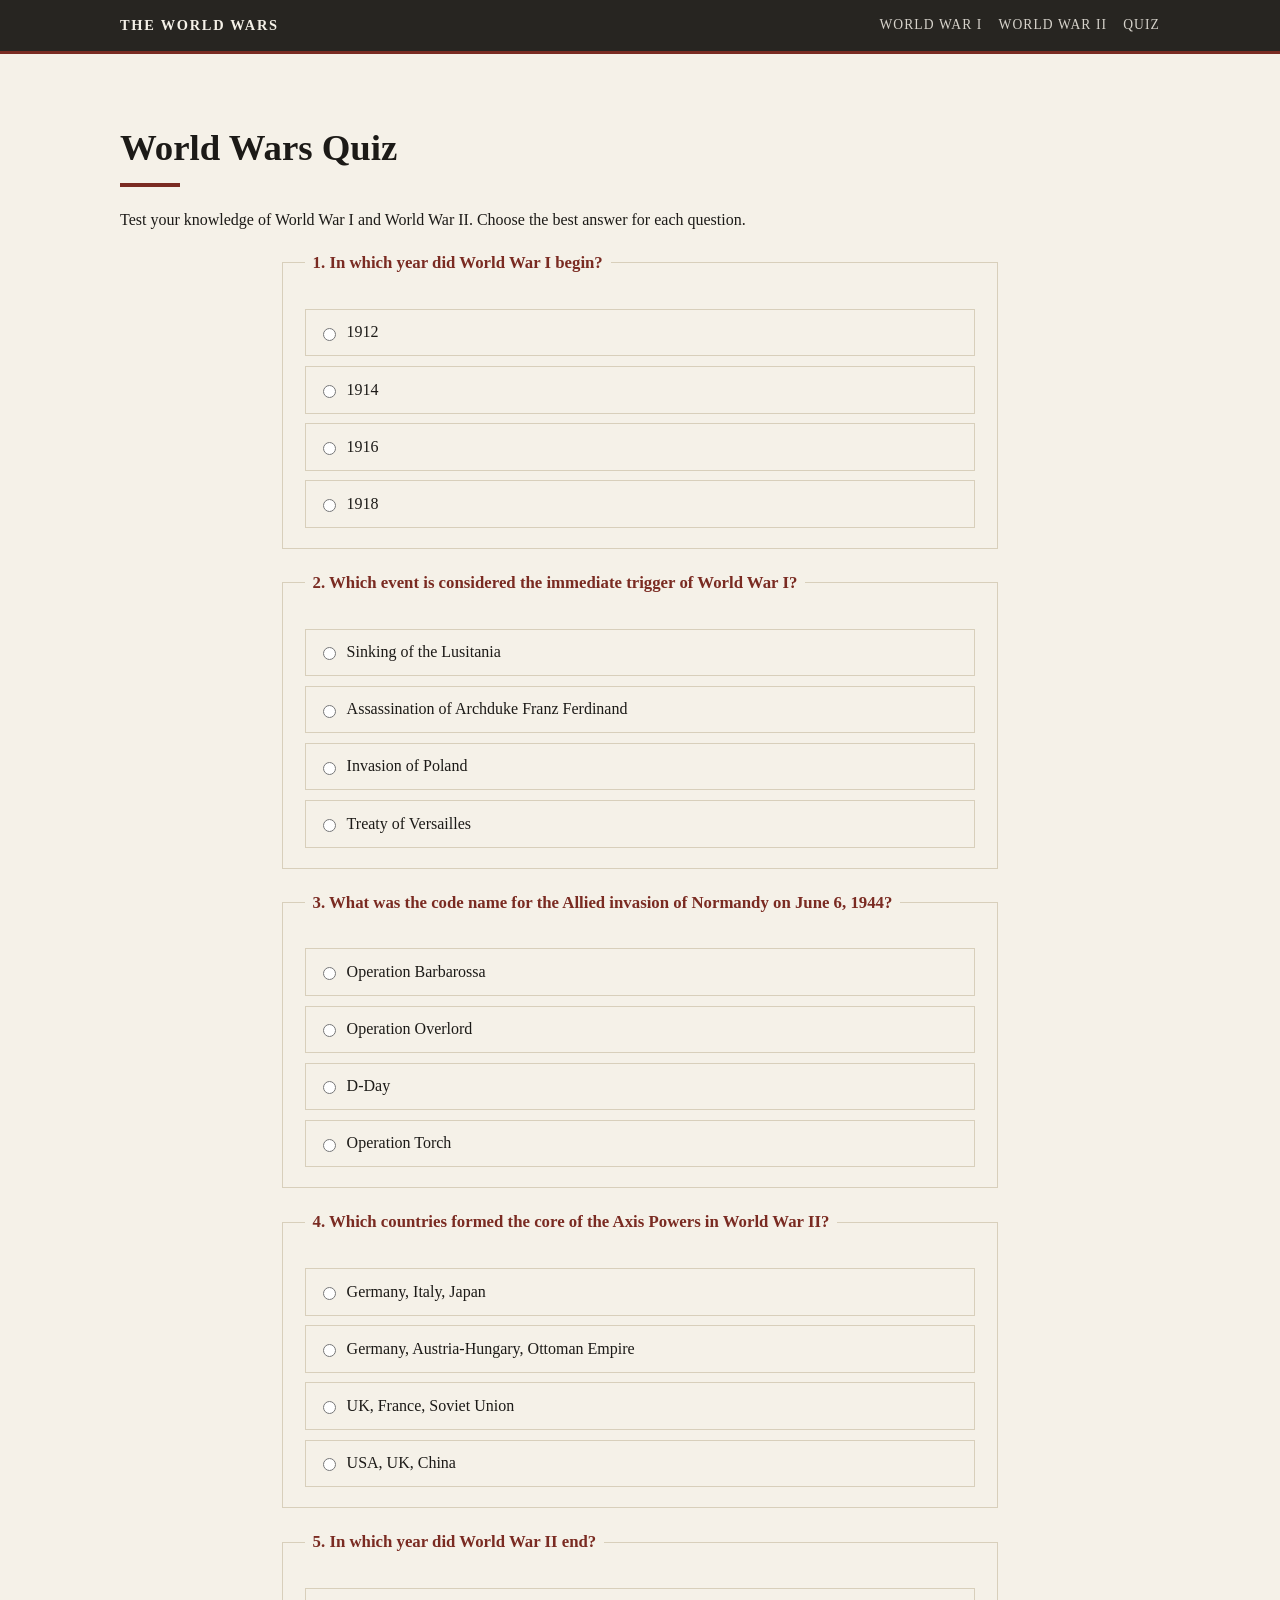
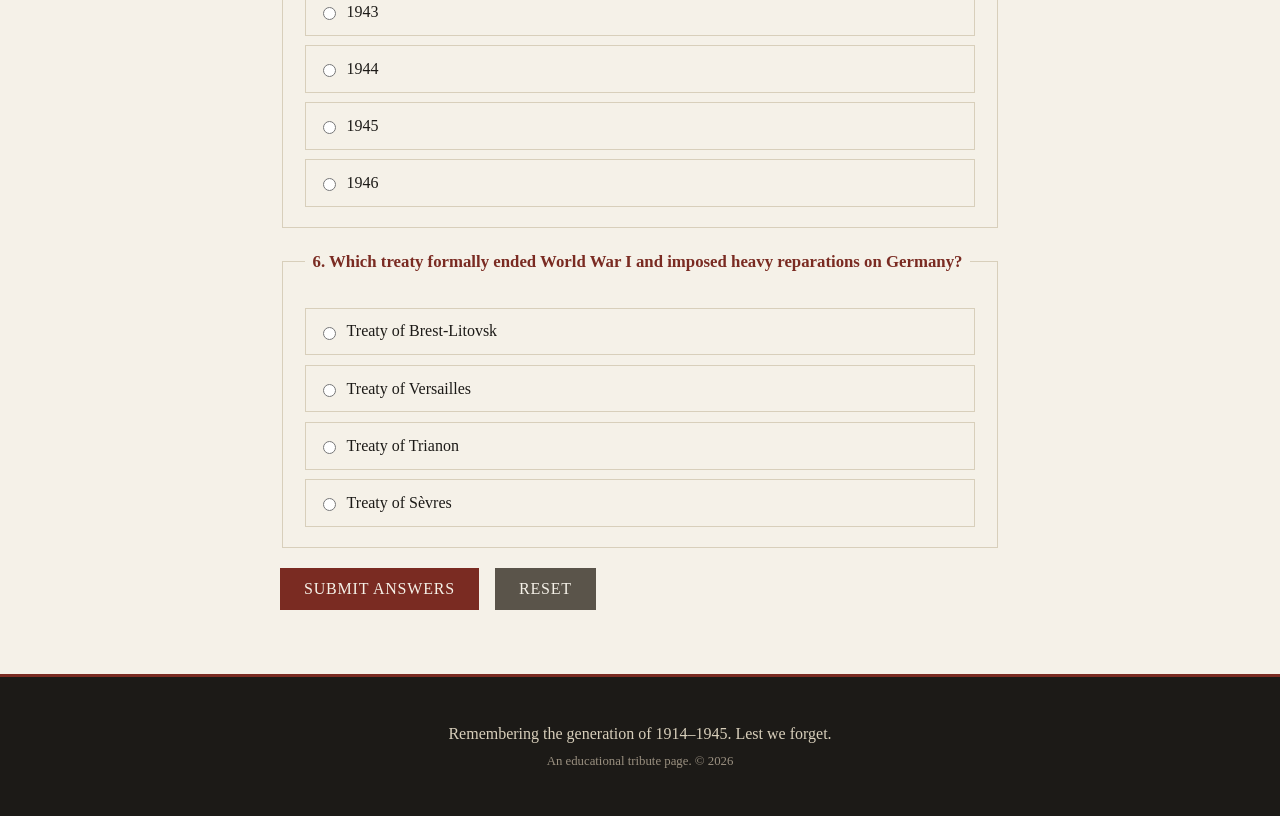
==== quiz.html @ 495dfb1d "feat(sync): Synchronized 5 file(s) across 1 prompt turn(s)" ====
<!DOCTYPE html>
<html lang="en">
<head>
  <meta charset="UTF-8" />
  <meta name="viewport" content="width=device-width, initial-scale=1.0" />
  <title>World Wars Quiz</title>
  <link rel="stylesheet" href="./styles.css" />
</head>
<body>
  <header class="site-header">
    <div class="container header-inner">
      <a class="brand" href="./index.html">The World Wars</a>
      <nav class="site-nav" aria-label="Main navigation">
        <a href="./index.html">World War I</a>
        <a href="./ww2.html">World War II</a>
        <a href="./quiz.html">Quiz</a>
      </nav>
    </div>
  </header>

  <main id="top">
    <section class="section">
      <div class="container">
        <h2>World Wars Quiz</h2>
        <p>Test your knowledge of World War I and World War II. Choose the best answer for each question.</p>

        <form id="quiz-form" class="quiz-form">
          <fieldset class="question" data-answer="1914">
            <legend>1. In which year did World War I begin?</legend>
            <div class="options">
              <label><input type="radio" name="q1" value="1912" /> 1912</label>
              <label><input type="radio" name="q1" value="1914" /> 1914</label>
              <label><input type="radio" name="q1" value="1916" /> 1916</label>
              <label><input type="radio" name="q1" value="1918" /> 1918</label>
            </div>
          </fieldset>

          <fieldset class="question" data-answer="Assassination of Archduke Franz Ferdinand">
            <legend>2. Which event is considered the immediate trigger of World War I?</legend>
            <div class="options">
              <label><input type="radio" name="q2" value="Sinking of the Lusitania" /> Sinking of the Lusitania</label>
              <label><input type="radio" name="q2" value="Assassination of Archduke Franz Ferdinand" /> Assassination of Archduke Franz Ferdinand</label>
              <label><input type="radio" name="q2" value="Invasion of Poland" /> Invasion of Poland</label>
              <label><input type="radio" name="q2" value="Treaty of Versailles" /> Treaty of Versailles</label>
            </div>
          </fieldset>

          <fieldset class="question" data-answer="D-Day">
            <legend>3. What was the code name for the Allied invasion of Normandy on June 6, 1944?</legend>
            <div class="options">
              <label><input type="radio" name="q3" value="Operation Barbarossa" /> Operation Barbarossa</label>
              <label><input type="radio" name="q3" value="Operation Overlord" /> Operation Overlord</label>
              <label><input type="radio" name="q3" value="D-Day" /> D-Day</label>
              <label><input type="radio" name="q3" value="Operation Torch" /> Operation Torch</label>
            </div>
          </fieldset>

          <fieldset class="question" data-answer="Germany, Italy, Japan">
            <legend>4. Which countries formed the core of the Axis Powers in World War II?</legend>
            <div class="options">
              <label><input type="radio" name="q4" value="Germany, Italy, Japan" /> Germany, Italy, Japan</label>
              <label><input type="radio" name="q4" value="Germany, Austria-Hungary, Ottoman Empire" /> Germany, Austria-Hungary, Ottoman Empire</label>
              <label><input type="radio" name="q4" value="UK, France, Soviet Union" /> UK, France, Soviet Union</label>
              <label><input type="radio" name="q4" value="USA, UK, China" /> USA, UK, China</label>
            </div>
          </fieldset>

          <fieldset class="question" data-answer="1945">
            <legend>5. In which year did World War II end?</legend>
            <div class="options">
              <label><input type="radio" name="q5" value="1943" /> 1943</label>
              <label><input type="radio" name="q5" value="1944" /> 1944</label>
              <label><input type="radio" name="q5" value="1945" /> 1945</label>
              <label><input type="radio" name="q5" value="1946" /> 1946</label>
            </div>
          </fieldset>

          <fieldset class="question" data-answer="Treaty of Versailles">
            <legend>6. Which treaty formally ended World War I and imposed heavy reparations on Germany?</legend>
            <div class="options">
              <label><input type="radio" name="q6" value="Treaty of Brest-Litovsk" /> Treaty of Brest-Litovsk</label>
              <label><input type="radio" name="q6" value="Treaty of Versailles" /> Treaty of Versailles</label>
              <label><input type="radio" name="q6" value="Treaty of Trianon" /> Treaty of Trianon</label>
              <label><input type="radio" name="q6" value="Treaty of Sèvres" /> Treaty of Sèvres</label>
            </div>
          </fieldset>

          <div class="quiz-actions">
            <button type="submit" class="btn">Submit Answers</button>
            <button type="reset" class="btn btn-secondary">Reset</button>
          </div>
        </form>

        <div id="result" class="result" hidden></div>
      </div>
    </section>
  </main>

  <footer class="site-footer">
    <div class="container">
      <p>Remembering the generation of 1914&ndash;1945. Lest we forget.</p>
      <p class="small">An educational tribute page. &copy; <span id="year"></span></p>
    </div>
  </footer>

  <script src="./quiz.js"></script>
  <script src="./script.js"></script>
</body>
</html>
---- styles.css ----
:root {
  --ink: #1c1a17;
  --paper: #f5f1e8;
  --paper-alt: #ece5d5;
  --accent: #7a2b22;
  --accent-soft: #a04a3f;
  --muted: #5a544a;
  --line: #d8cfbb;
  --max-width: 1080px;
}

* {
  box-sizing: border-box;
}

html {
  scroll-behavior: smooth;
}

body {
  margin: 0;
  font-family: Georgia, "Times New Roman", serif;
  color: var(--ink);
  background: var(--paper);
  line-height: 1.65;
}

.container {
  width: 100%;
  max-width: var(--max-width);
  margin: 0 auto;
  padding: 0 1.25rem;
}

/* Header */
.site-header {
  position: sticky;
  top: 0;
  z-index: 10;
  background: rgba(28, 26, 23, 0.95);
  color: var(--paper);
  border-bottom: 3px solid var(--accent);
}

.header-inner {
  display: flex;
  align-items: center;
  justify-content: space-between;
  gap: 1rem;
  padding-top: 0.85rem;
  padding-bottom: 0.85rem;
  flex-wrap: wrap;
}

.brand {
  font-weight: bold;
  letter-spacing: 0.12em;
  text-transform: uppercase;
  font-size: 0.9rem;
  color: var(--paper);
  text-decoration: none;
}

.site-nav {
  display: flex;
  gap: 1rem;
  flex-wrap: wrap;
}

.site-nav a {
  color: var(--paper);
  text-decoration: none;
  font-size: 0.85rem;
  letter-spacing: 0.08em;
  text-transform: uppercase;
  opacity: 0.85;
}

.site-nav a:hover {
  opacity: 1;
  color: #f0c9a0;
}

/* Hero */
.hero {
  background:
    linear-gradient(rgba(28, 26, 23, 0.78), rgba(28, 26, 23, 0.86)),
    radial-gradient(circle at 25% 20%, #5a544a, #1c1a17 70%);
  color: var(--paper);
  padding: 5rem 0 4rem;
  border-bottom: 3px solid var(--accent);
}

.kicker {
  text-transform: uppercase;
  letter-spacing: 0.3em;
  font-size: 0.75rem;
  color: #d8b48c;
  margin: 0 0 0.75rem;
}

.hero h1 {
  font-size: clamp(2.5rem, 6vw, 4.25rem);
  margin: 0 0 1rem;
  letter-spacing: 0.02em;
  line-height: 1.05;
}

.lede {
  font-size: 1.15rem;
  max-width: 62ch;
  color: #e6ddcd;
  margin: 0 0 2.25rem;
}

.hero-stats {
  display: grid;
  grid-template-columns: repeat(auto-fit, minmax(150px, 1fr));
  gap: 1rem;
  border-top: 1px solid rgba(245, 241, 232, 0.25);
  padding-top: 1.5rem;
}

.stat {
  display: flex;
  flex-direction: column;
}

.stat-number {
  font-size: 1.6rem;
  font-weight: bold;
  color: #f0c9a0;
}

.stat-label {
  font-size: 0.8rem;
  text-transform: uppercase;
  letter-spacing: 0.12em;
  color: #cbbfae;
}

/* Sections */
.section {
  padding: 4rem 0;
}

.section-alt {
  background: var(--paper-alt);
  border-top: 1px solid var(--line);
  border-bottom: 1px solid var(--line);
}

h2 {
  font-size: clamp(1.6rem, 3.5vw, 2.3rem);
  margin: 0 0 1.25rem;
  position: relative;
  padding-bottom: 0.5rem;
}

h2::after {
  content: "";
  position: absolute;
  left: 0;
  bottom: 0;
  width: 60px;
  height: 4px;
  background: var(--accent);
}

/* Cards */
.cards {
  display: grid;
  grid-template-columns: repeat(auto-fit, minmax(240px, 1fr));
  gap: 1.25rem;
  margin-top: 2rem;
}

.card {
  background: var(--paper);
  border: 1px solid var(--line);
  border-left: 4px solid var(--accent);
  padding: 1.25rem 1.35rem;
  box-shadow: 0 2px 0 rgba(28, 26, 23, 0.06);
}

.card h3 {
  margin: 0 0 0.5rem;
  font-size: 1.1rem;
  letter-spacing: 0.02em;
}

.card p {
  margin: 0;
  color: var(--muted);
  font-size: 0.95rem;
}

/* Timeline */
.timeline {
  list-style: none;
  margin: 2rem 0 0;
  padding: 0;
  border-left: 3px solid var(--accent);
}

.timeline li {
  position: relative;
  padding: 0 0 1.75rem 1.75rem;
}

.timeline li::before {
  content: "";
  position: absolute;
  left: -10px;
  top: 0.4rem;
  width: 15px;
  height: 15px;
  border-radius: 50%;
  background: var(--accent);
  border: 3px solid var(--paper-alt);
}

.timeline .year {
  display: block;
  font-weight: bold;
  font-size: 1.15rem;
  color: var(--accent);
  letter-spacing: 0.06em;
}

.timeline p {
  margin: 0.25rem 0 0;
}

/* Features */
.features {
  margin: 1.5rem 0 0;
  padding: 0;
  list-style: none;
  display: grid;
  gap: 0.75rem;
}

.features li {
  padding: 0.85rem 1rem;
  background: var(--paper);
  border: 1px solid var(--line);
}

/* Quote */
blockquote {
  margin: 2.5rem 0 0;
  padding: 1.25rem 1.5rem;
  border-left: 5px solid var(--accent);
  background: var(--paper-alt);
  font-style: italic;
  font-size: 1.05rem;
}

blockquote cite {
  display: block;
  margin-top: 0.75rem;
  font-style: normal;
  font-size: 0.85rem;
  color: var(--muted);
}

/* Footer */
.site-footer {
  background: var(--ink);
  color: #d8cfbb;
  padding: 2.5rem 0;
  text-align: center;
  border-top: 3px solid var(--accent);
}

.site-footer p {
  margin: 0.25rem 0;
}

.site-footer .small {
  font-size: 0.8rem;
  color: #9a9080;
}

/* Quiz */
.quiz-form {
  max-width: 720px;
  margin: 0 auto;
}

.question {
  border: 1px solid var(--line);
  background: var(--paper);
  padding: 1.25rem 1.35rem;
  margin-bottom: 1.25rem;
}

.question legend {
  font-weight: bold;
  font-size: 1.05rem;
  padding: 0 0.5rem;
  color: var(--accent);
}

.options {
  display: grid;
  gap: 0.6rem;
  margin-top: 0.75rem;
}

.options label {
  display: flex;
  align-items: center;
  gap: 0.5rem;
  padding: 0.6rem 0.75rem;
  border: 1px solid var(--line);
  cursor: pointer;
  transition: background 0.15s ease;
}

.options label:hover {
  background: var(--paper-alt);
}

.options input[type="radio"] {
  accent-color: var(--accent);
}

.quiz-actions {
  display: flex;
  gap: 1rem;
  align-items: center;
  flex-wrap: wrap;
}

.btn {
  display: inline-block;
  background: var(--accent);
  color: var(--paper);
  border: none;
  padding: 0.75rem 1.5rem;
  font-size: 1rem;
  font-family: inherit;
  letter-spacing: 0.05em;
  text-transform: uppercase;
  cursor: pointer;
  text-decoration: none;
}

.btn:hover {
  background: var(--accent-soft);
}

.btn-secondary {
  background: var(--muted);
}

.result {
  margin-top: 1.5rem;
  padding: 1.25rem 1.35rem;
  border-left: 5px solid var(--accent);
  background: var(--paper-alt);
  font-size: 1.05rem;
}

.result .score {
  font-weight: bold;
  font-size: 1.3rem;
  color: var(--accent);
}

/* Responsive tweaks */
@media (max-width: 640px) {
  .hero {
    padding: 3rem 0 2.5rem;
  }

  .header-inner {
    justify-content: center;
    text-align: center;
  }

  .site-nav {
    justify-content: center;
  }
}
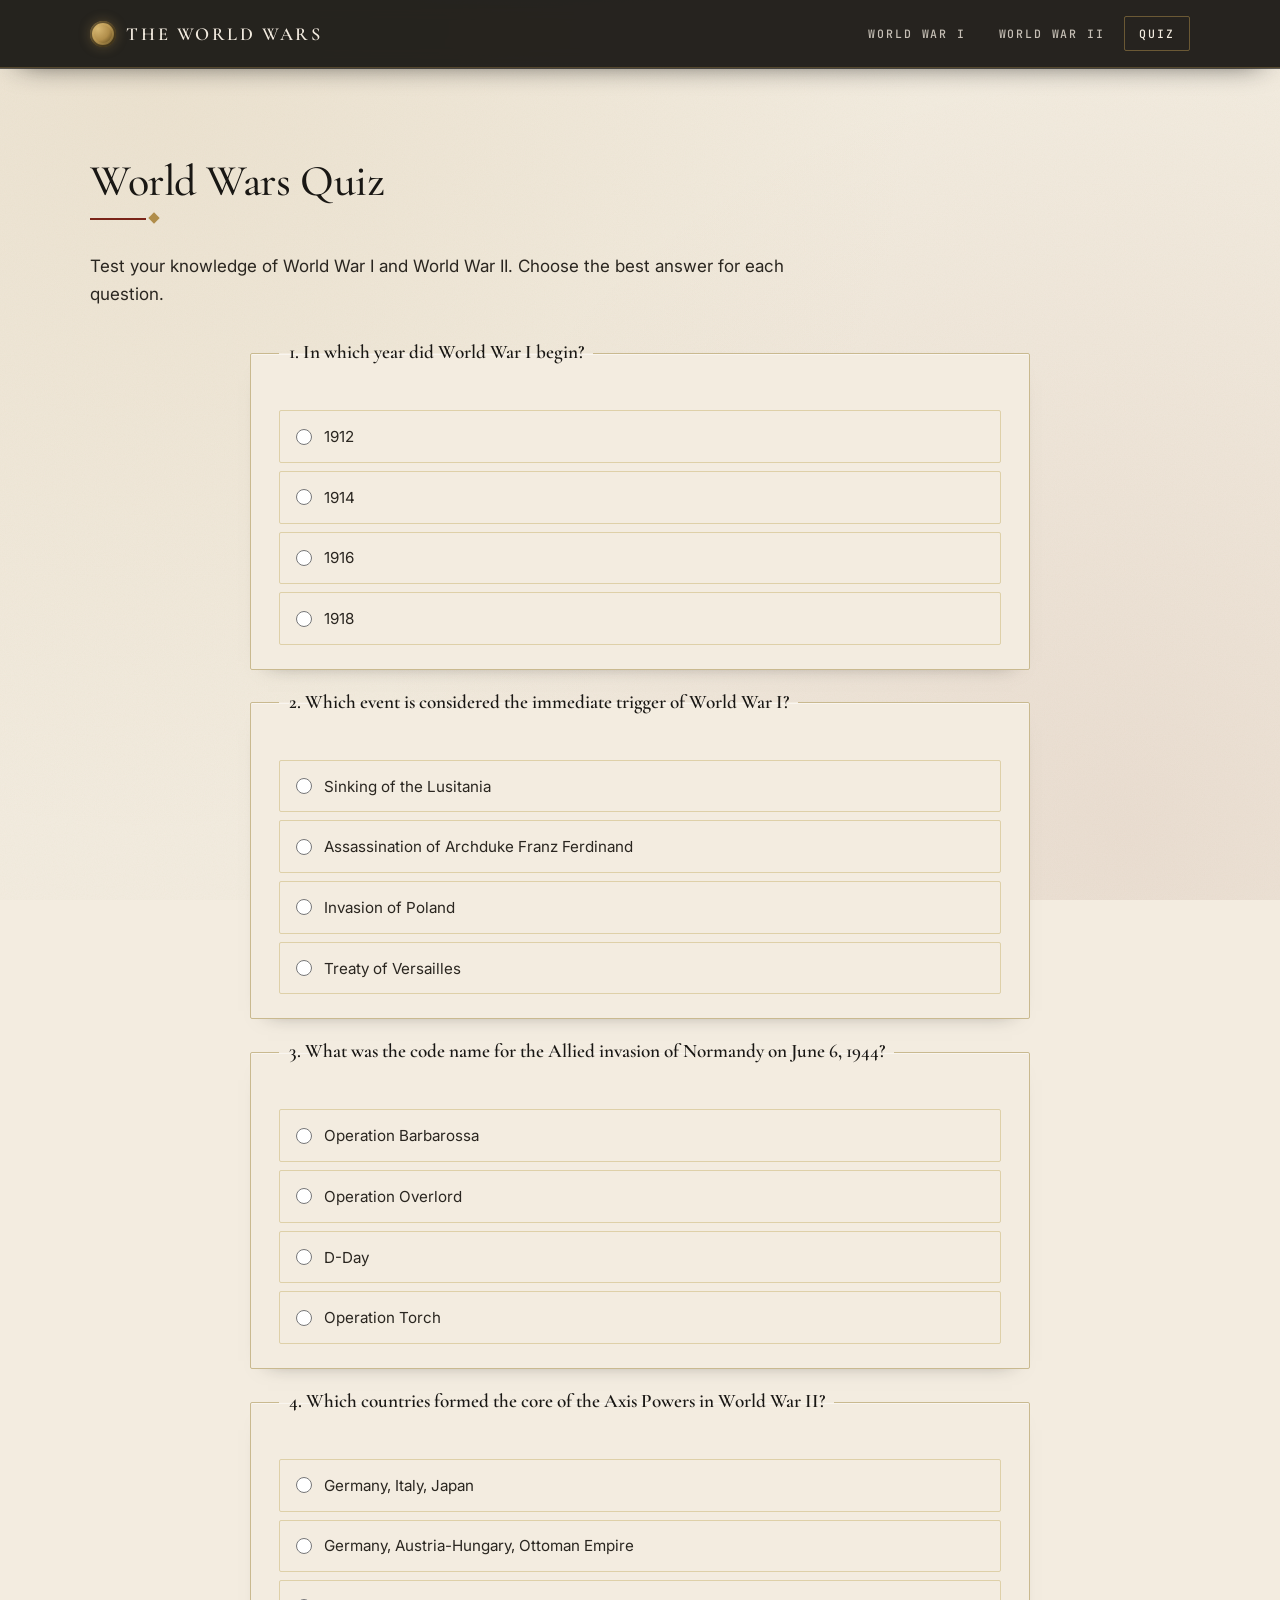
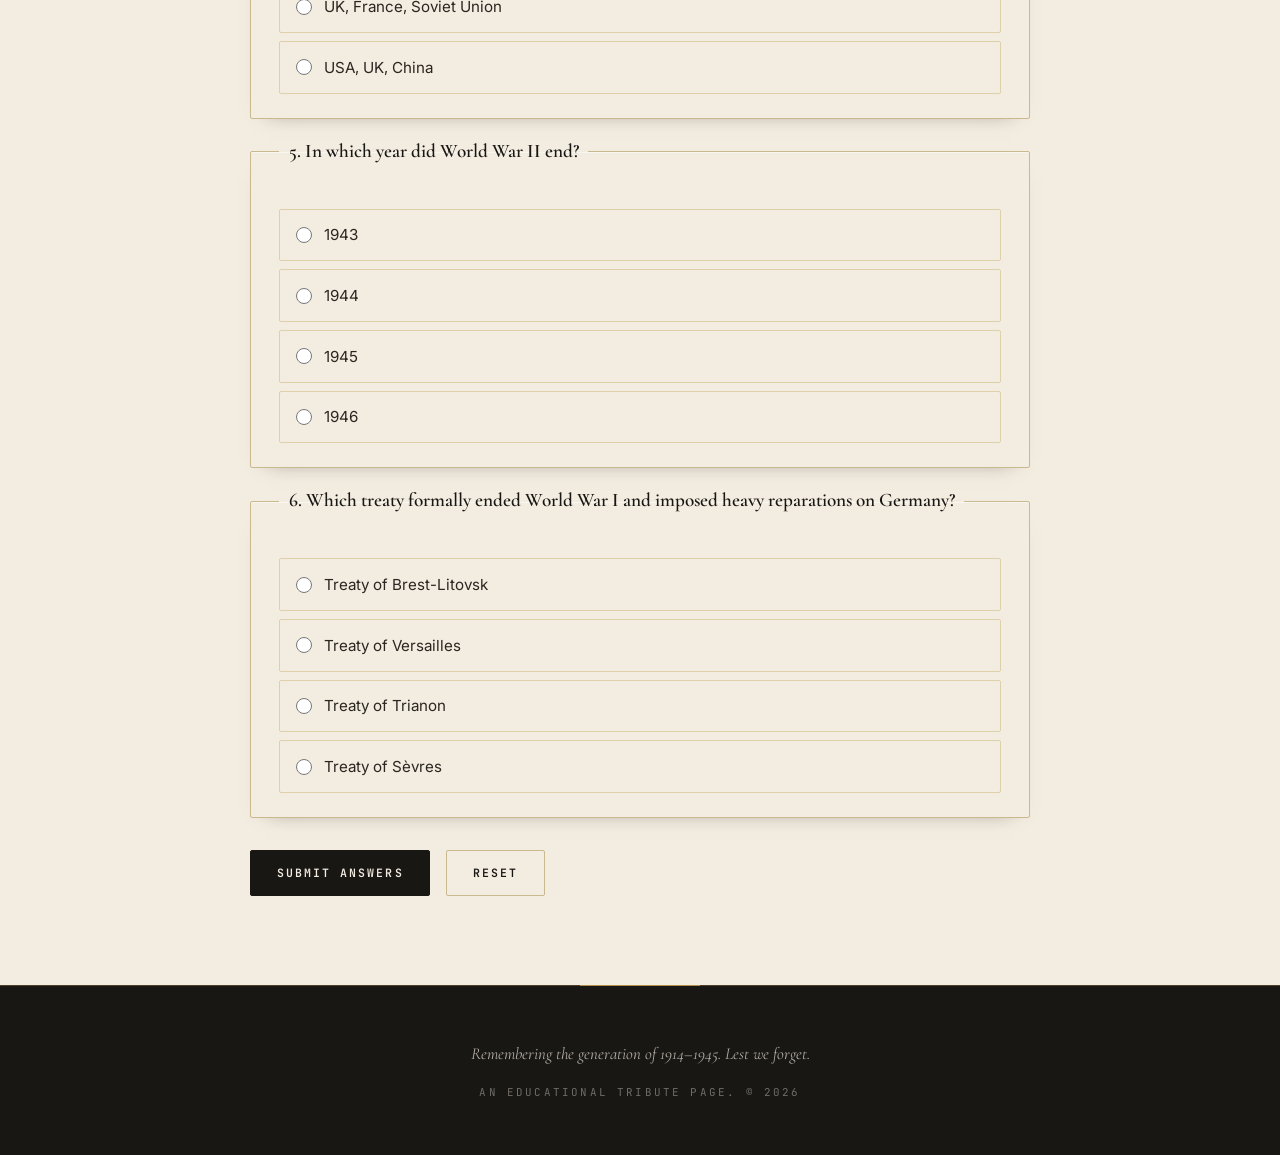
==== commit 5e50fa17: "feat(sync): Synchronized 4 file(s) across 1 prompt turn(s)" ====
--- a/quiz.html
+++ b/quiz.html
@@ -4,6 +4,9 @@
   <meta charset="UTF-8" />
   <meta name="viewport" content="width=device-width, initial-scale=1.0" />
   <title>World Wars Quiz</title>
+  <link rel="preconnect" href="https://fonts.googleapis.com" />
+  <link rel="preconnect" href="https://fonts.gstatic.com" crossorigin />
+  <link href="https://fonts.googleapis.com/css2?family=Cormorant+Garamond:ital,wght@0,400;0,500;0,600;0,700;1,400&family=Inter:wght@300;400;500;600;700&family=JetBrains+Mono:wght@400;500&display=swap" rel="stylesheet" />
   <link rel="stylesheet" href="./styles.css" />
 </head>
 <body>
--- a/styles.css
+++ b/styles.css
@@ -1,330 +1,628 @@
+/* =========================================================
+   The World Wars — Editorial Archive
+   A design system for a museum-grade historical site.
+   ========================================================= */
+
 :root {
-  --ink: #1c1a17;
-  --paper: #f5f1e8;
-  --paper-alt: #ece5d5;
-  --accent: #7a2b22;
-  --accent-soft: #a04a3f;
-  --muted: #5a544a;
-  --line: #d8cfbb;
-  --max-width: 1080px;
-}
-
-* {
-  box-sizing: border-box;
-}
+  /* Palette — aged paper, ink, brass, oxide red */
+  --ink:        #191714;
+  --ink-soft:   #2a2620;
+  --paper:      #f3ece0;
+  --paper-warm: #ece2ce;
+  --paper-dim:  #e2d6bd;
+  --brass:      #b08d4a;
+  --brass-hi:   #d8b872;
+  --oxide:      #7a2418;
+  --oxide-hi:   #a03a26;
+  --olive:      #4b5236;
+  --olive-deep: #2a2e1d;
+  --muted:      #6d6355;
+  --line:       #c9b98f;
+  --line-soft:  #ded0a8;
+
+  /* Type */
+  --font-display: "Cormorant Garamond", "Times New Roman", serif;
+  --font-body:    "Inter", -apple-system, BlinkMacSystemFont, "Segoe UI", sans-serif;
+  --font-mono:    "JetBrains Mono", "Courier New", monospace;
+
+  /* Layout */
+  --max-width: 1180px;
+  --gutter: clamp(1.25rem, 4vw, 2.5rem);
+  --radius: 2px;
+
+  /* Motion */
+  --ease: cubic-bezier(0.22, 1, 0.36, 1);
+}
+
+*,
+*::before,
+*::after { box-sizing: border-box; }
 
 html {
   scroll-behavior: smooth;
+  -webkit-text-size-adjust: 100%;
 }
 
 body {
   margin: 0;
-  font-family: Georgia, "Times New Roman", serif;
-  color: var(--ink);
-  background: var(--paper);
+  font-family: var(--font-body);
+  font-size: 16px;
+  font-weight: 400;
+  color: var(--ink);
+  background-color: var(--paper);
+  background-image:
+    radial-gradient(circle at 12% 8%, rgba(176, 141, 74, 0.10), transparent 55%),
+    radial-gradient(circle at 88% 92%, rgba(122, 36, 24, 0.07), transparent 55%),
+    url("data:image/svg+xml,%3Csvg xmlns='http://www.w3.org/2000/svg' width='160' height='160'%3E%3Cfilter id='n'%3E%3CfeTurbulence type='fractalNoise' baseFrequency='0.9' numOctaves='2' stitchTiles='stitch'/%3E%3CfeColorMatrix values='0 0 0 0 0.4 0 0 0 0 0.32 0 0 0 0 0.18 0 0 0 0.06 0'/%3E%3C/filter%3E%3Crect width='100%25' height='100%25' filter='url(%23n)'/%3E%3C/svg%3E");
+  background-attachment: fixed, fixed, fixed;
   line-height: 1.65;
+  -webkit-font-smoothing: antialiased;
+  -moz-osx-font-smoothing: grayscale;
 }
 
 .container {
   width: 100%;
   max-width: var(--max-width);
   margin: 0 auto;
-  padding: 0 1.25rem;
-}
-
-/* Header */
+  padding: 0 var(--gutter);
+}
+
+/* =========================================================
+   Header
+   ========================================================= */
+
 .site-header {
   position: sticky;
   top: 0;
-  z-index: 10;
-  background: rgba(28, 26, 23, 0.95);
+  z-index: 20;
+  background: rgba(25, 23, 20, 0.94);
+  backdrop-filter: saturate(140%) blur(8px);
+  -webkit-backdrop-filter: saturate(140%) blur(8px);
   color: var(--paper);
-  border-bottom: 3px solid var(--accent);
+  border-bottom: 1px solid rgba(176, 141, 74, 0.35);
+  box-shadow: 0 1px 0 rgba(0, 0, 0, 0.6), 0 12px 30px -20px rgba(0, 0, 0, 0.9);
 }
 
 .header-inner {
   display: flex;
   align-items: center;
   justify-content: space-between;
-  gap: 1rem;
-  padding-top: 0.85rem;
-  padding-bottom: 0.85rem;
+  gap: 1.25rem;
+  padding-top: 1rem;
+  padding-bottom: 1rem;
   flex-wrap: wrap;
 }
 
 .brand {
-  font-weight: bold;
-  letter-spacing: 0.12em;
+  display: inline-flex;
+  align-items: center;
+  gap: 0.65rem;
+  font-family: var(--font-display);
+  font-weight: 600;
+  font-size: 1.15rem;
+  letter-spacing: 0.14em;
   text-transform: uppercase;
-  font-size: 0.9rem;
   color: var(--paper);
   text-decoration: none;
 }
 
+.brand::before {
+  content: "";
+  width: 26px;
+  height: 26px;
+  border-radius: 50%;
+  background:
+    radial-gradient(circle at 30% 30%, var(--brass-hi), var(--brass) 45%, #6d5524 70%, #3a2c11 100%);
+  box-shadow:
+    inset 0 0 0 2px rgba(0, 0, 0, 0.5),
+    inset 0 0 0 4px rgba(216, 184, 114, 0.25),
+    0 0 12px rgba(176, 141, 74, 0.35);
+}
+
 .site-nav {
   display: flex;
-  gap: 1rem;
+  gap: 0.35rem;
   flex-wrap: wrap;
+  align-items: center;
 }
 
 .site-nav a {
+  position: relative;
+  color: rgba(243, 236, 224, 0.78);
+  text-decoration: none;
+  font-family: var(--font-mono);
+  font-size: 0.72rem;
+  font-weight: 500;
+  letter-spacing: 0.16em;
+  text-transform: uppercase;
+  padding: 0.5rem 0.85rem;
+  border-radius: var(--radius);
+  transition: color 0.25s var(--ease), background-color 0.25s var(--ease);
+}
+
+.site-nav a:hover {
+  color: var(--brass-hi);
+  background-color: rgba(176, 141, 74, 0.10);
+}
+
+.site-nav a:last-child {
   color: var(--paper);
-  text-decoration: none;
-  font-size: 0.85rem;
-  letter-spacing: 0.08em;
+  border: 1px solid rgba(176, 141, 74, 0.5);
+  padding: 0.45rem 0.9rem;
+}
+
+.site-nav a:last-child:hover {
+  background-color: var(--brass);
+  color: var(--ink);
+  border-color: var(--brass);
+}
+
+/* =========================================================
+   Hero
+   ========================================================= */
+
+.hero {
+  position: relative;
+  isolation: isolate;
+  padding: clamp(4rem, 9vw, 7rem) 0 clamp(3rem, 6vw, 5rem);
+  color: var(--paper);
+  background:
+    radial-gradient(ellipse at 20% 0%, rgba(176, 141, 74, 0.18), transparent 55%),
+    radial-gradient(ellipse at 90% 100%, rgba(122, 36, 24, 0.35), transparent 60%),
+    linear-gradient(180deg, #191714 0%, #211d18 100%);
+  border-bottom: 1px solid rgba(176, 141, 74, 0.35);
+  overflow: hidden;
+}
+
+.hero::before {
+  content: "";
+  position: absolute;
+  inset: 0;
+  background-image:
+    linear-gradient(rgba(243, 236, 224, 0.035) 1px, transparent 1px),
+    linear-gradient(90deg, rgba(243, 236, 224, 0.035) 1px, transparent 1px);
+  background-size: 48px 48px;
+  mask-image: radial-gradient(ellipse at 50% 40%, #000 30%, transparent 80%);
+  -webkit-mask-image: radial-gradient(ellipse at 50% 40%, #000 30%, transparent 80%);
+  pointer-events: none;
+  z-index: 0;
+}
+
+.hero::after {
+  content: "";
+  position: absolute;
+  left: 50%;
+  bottom: -1px;
+  transform: translateX(-50%);
+  width: min(90%, 720px);
+  height: 1px;
+  background: linear-gradient(90deg, transparent, var(--brass), transparent);
+  z-index: 1;
+}
+
+.hero .container {
+  position: relative;
+  z-index: 2;
+}
+
+.kicker {
+  display: inline-block;
+  font-family: var(--font-mono);
+  font-size: 0.72rem;
+  font-weight: 500;
+  letter-spacing: 0.32em;
   text-transform: uppercase;
-  opacity: 0.85;
-}
-
-.site-nav a:hover {
-  opacity: 1;
-  color: #f0c9a0;
-}
-
-/* Hero */
-.hero {
-  background:
-    linear-gradient(rgba(28, 26, 23, 0.78), rgba(28, 26, 23, 0.86)),
-    radial-gradient(circle at 25% 20%, #5a544a, #1c1a17 70%);
+  color: var(--brass-hi);
+  margin: 0 0 1.5rem;
+  padding: 0.4rem 0.9rem;
+  border: 1px solid rgba(176, 141, 74, 0.4);
+  border-radius: 999px;
+  background: rgba(176, 141, 74, 0.06);
+}
+
+.hero h1 {
+  font-family: var(--font-display);
+  font-weight: 500;
+  font-size: clamp(3rem, 8vw, 6rem);
+  line-height: 0.98;
+  letter-spacing: -0.015em;
+  margin: 0 0 1.5rem;
   color: var(--paper);
-  padding: 5rem 0 4rem;
-  border-bottom: 3px solid var(--accent);
-}
-
-.kicker {
-  text-transform: uppercase;
-  letter-spacing: 0.3em;
-  font-size: 0.75rem;
-  color: #d8b48c;
-  margin: 0 0 0.75rem;
-}
-
-.hero h1 {
-  font-size: clamp(2.5rem, 6vw, 4.25rem);
-  margin: 0 0 1rem;
-  letter-spacing: 0.02em;
-  line-height: 1.05;
+  max-width: 15ch;
+}
+
+.hero h1 em,
+.hero h1 i {
+  font-style: italic;
+  color: var(--brass-hi);
 }
 
 .lede {
-  font-size: 1.15rem;
-  max-width: 62ch;
-  color: #e6ddcd;
-  margin: 0 0 2.25rem;
+  font-family: var(--font-display);
+  font-size: clamp(1.1rem, 1.6vw, 1.35rem);
+  font-weight: 400;
+  font-style: italic;
+  line-height: 1.6;
+  max-width: 58ch;
+  color: rgba(243, 236, 224, 0.82);
+  margin: 0 0 3rem;
 }
 
 .hero-stats {
   display: grid;
-  grid-template-columns: repeat(auto-fit, minmax(150px, 1fr));
-  gap: 1rem;
-  border-top: 1px solid rgba(245, 241, 232, 0.25);
-  padding-top: 1.5rem;
+  grid-template-columns: repeat(auto-fit, minmax(180px, 1fr));
+  gap: 0;
+  border-top: 1px solid rgba(176, 141, 74, 0.35);
+  border-bottom: 1px solid rgba(176, 141, 74, 0.35);
+  background: rgba(0, 0, 0, 0.2);
+  border-radius: var(--radius);
+  overflow: hidden;
 }
 
 .stat {
   display: flex;
   flex-direction: column;
-}
+  gap: 0.35rem;
+  padding: 1.5rem 1.5rem 1.35rem;
+  border-right: 1px solid rgba(176, 141, 74, 0.18);
+}
+
+.stat:last-child { border-right: none; }
 
 .stat-number {
-  font-size: 1.6rem;
-  font-weight: bold;
-  color: #f0c9a0;
+  font-family: var(--font-display);
+  font-size: clamp(1.75rem, 3vw, 2.25rem);
+  font-weight: 600;
+  line-height: 1;
+  color: var(--brass-hi);
+  letter-spacing: 0.01em;
 }
 
 .stat-label {
-  font-size: 0.8rem;
+  font-family: var(--font-mono);
+  font-size: 0.68rem;
+  font-weight: 500;
+  letter-spacing: 0.18em;
   text-transform: uppercase;
-  letter-spacing: 0.12em;
-  color: #cbbfae;
-}
-
-/* Sections */
+  color: rgba(243, 236, 224, 0.55);
+}
+
+/* =========================================================
+   Sections
+   ========================================================= */
+
 .section {
-  padding: 4rem 0;
+  padding: clamp(3.5rem, 7vw, 6rem) 0;
+  position: relative;
 }
 
 .section-alt {
-  background: var(--paper-alt);
-  border-top: 1px solid var(--line);
-  border-bottom: 1px solid var(--line);
+  background-color: var(--paper-warm);
+  background-image:
+    linear-gradient(rgba(122, 36, 24, 0.03) 1px, transparent 1px),
+    linear-gradient(90deg, rgba(122, 36, 24, 0.03) 1px, transparent 1px);
+  background-size: 32px 32px;
+  border-top: 1px solid var(--line-soft);
+  border-bottom: 1px solid var(--line-soft);
 }
 
 h2 {
-  font-size: clamp(1.6rem, 3.5vw, 2.3rem);
-  margin: 0 0 1.25rem;
-  position: relative;
-  padding-bottom: 0.5rem;
-}
-
-h2::after {
+  font-family: var(--font-display);
+  font-weight: 500;
+  font-size: clamp(1.9rem, 3.6vw, 2.75rem);
+  line-height: 1.05;
+  letter-spacing: -0.01em;
+  color: var(--ink);
+  margin: 0 0 2rem;
+  padding-bottom: 1rem;
+  position: relative;
+  max-width: 22ch;
+}
+
+h2::before {
   content: "";
   position: absolute;
   left: 0;
   bottom: 0;
-  width: 60px;
-  height: 4px;
-  background: var(--accent);
-}
-
-/* Cards */
+  width: 56px;
+  height: 2px;
+  background: var(--oxide);
+}
+
+h2::after {
+  content: "";
+  position: absolute;
+  left: 60px;
+  bottom: -2px;
+  width: 8px;
+  height: 8px;
+  background: var(--brass);
+  transform: rotate(45deg);
+}
+
+.section p {
+  font-size: 1.0625rem;
+  color: var(--ink-soft);
+  max-width: 68ch;
+}
+
+.section p strong {
+  color: var(--oxide);
+  font-weight: 600;
+}
+
+/* =========================================================
+   Cards
+   ========================================================= */
+
 .cards {
   display: grid;
-  grid-template-columns: repeat(auto-fit, minmax(240px, 1fr));
-  gap: 1.25rem;
-  margin-top: 2rem;
+  grid-template-columns: repeat(auto-fit, minmax(260px, 1fr));
+  gap: 1.5rem;
+  margin-top: 2.5rem;
 }
 
 .card {
+  position: relative;
   background: var(--paper);
   border: 1px solid var(--line);
-  border-left: 4px solid var(--accent);
-  padding: 1.25rem 1.35rem;
-  box-shadow: 0 2px 0 rgba(28, 26, 23, 0.06);
+  border-top: 3px solid var(--olive);
+  padding: 1.75rem 1.6rem 1.6rem;
+  box-shadow:
+    0 1px 0 rgba(255, 255, 255, 0.5) inset,
+    0 12px 24px -20px rgba(25, 23, 20, 0.6);
+  transition: transform 0.35s var(--ease), box-shadow 0.35s var(--ease), border-top-color 0.35s var(--ease);
+}
+
+.card:hover {
+  transform: translateY(-3px);
+  border-top-color: var(--oxide);
+  box-shadow:
+    0 1px 0 rgba(255, 255, 255, 0.5) inset,
+    0 20px 40px -24px rgba(25, 23, 20, 0.7);
 }
 
 .card h3 {
-  margin: 0 0 0.5rem;
-  font-size: 1.1rem;
-  letter-spacing: 0.02em;
+  font-family: var(--font-display);
+  font-weight: 600;
+  font-size: 1.35rem;
+  line-height: 1.2;
+  letter-spacing: -0.005em;
+  color: var(--ink);
+  margin: 0 0 0.75rem;
+}
+
+.card h3::after {
+  content: "";
+  display: block;
+  width: 28px;
+  height: 1px;
+  background: var(--brass);
+  margin-top: 0.75rem;
 }
 
 .card p {
   margin: 0;
   color: var(--muted);
   font-size: 0.95rem;
-}
-
-/* Timeline */
+  line-height: 1.65;
+}
+
+/* =========================================================
+   Timeline
+   ========================================================= */
+
 .timeline {
   list-style: none;
+  margin: 2.5rem 0 0;
+  padding: 0;
+  position: relative;
+  counter-reset: tl;
+}
+
+.timeline::before {
+  content: "";
+  position: absolute;
+  left: 5px;
+  top: 8px;
+  bottom: 8px;
+  width: 1px;
+  background: linear-gradient(180deg, transparent, var(--line), transparent);
+}
+
+.timeline li {
+  position: relative;
+  padding: 0 0 2rem 2rem;
+  counter-increment: tl;
+}
+
+.timeline li::before {
+  content: "";
+  position: absolute;
+  left: 0;
+  top: 0.55rem;
+  width: 11px;
+  height: 11px;
+  background: var(--paper);
+  border: 2px solid var(--oxide);
+  border-radius: 50%;
+  box-shadow: 0 0 0 3px var(--paper), 0 0 0 4px var(--line);
+}
+
+.timeline .year {
+  display: inline-block;
+  font-family: var(--font-mono);
+  font-size: 0.72rem;
+  font-weight: 600;
+  letter-spacing: 0.2em;
+  color: var(--oxide);
+  margin-bottom: 0.35rem;
+  padding: 0.15rem 0.5rem;
+  border: 1px solid var(--line);
+  background: var(--paper-warm);
+}
+
+.timeline p {
+  margin: 0.15rem 0 0;
+  font-size: 1rem;
+  color: var(--ink-soft);
+  max-width: 72ch;
+}
+
+/* =========================================================
+   Features list
+   ========================================================= */
+
+.features {
   margin: 2rem 0 0;
-  padding: 0;
-  border-left: 3px solid var(--accent);
-}
-
-.timeline li {
-  position: relative;
-  padding: 0 0 1.75rem 1.75rem;
-}
-
-.timeline li::before {
-  content: "";
-  position: absolute;
-  left: -10px;
-  top: 0.4rem;
-  width: 15px;
-  height: 15px;
-  border-radius: 50%;
-  background: var(--accent);
-  border: 3px solid var(--paper-alt);
-}
-
-.timeline .year {
-  display: block;
-  font-weight: bold;
-  font-size: 1.15rem;
-  color: var(--accent);
-  letter-spacing: 0.06em;
-}
-
-.timeline p {
-  margin: 0.25rem 0 0;
-}
-
-/* Features */
-.features {
-  margin: 1.5rem 0 0;
   padding: 0;
   list-style: none;
   display: grid;
-  gap: 0.75rem;
+  gap: 0;
+  border-top: 1px solid var(--line);
 }
 
 .features li {
-  padding: 0.85rem 1rem;
-  background: var(--paper);
-  border: 1px solid var(--line);
-}
-
-/* Quote */
+  padding: 1.1rem 0.25rem 1.1rem 3rem;
+  border-bottom: 1px solid var(--line);
+  position: relative;
+  color: var(--ink-soft);
+  font-size: 1rem;
+  counter-increment: feat;
+  transition: background-color 0.25s var(--ease);
+}
+
+.features li:hover {
+  background-color: rgba(176, 141, 74, 0.06);
+}
+
+.features { counter-reset: feat; }
+
+.features li::before {
+  content: counter(feat, decimal-leading-zero);
+  position: absolute;
+  left: 0.25rem;
+  top: 1.1rem;
+  font-family: var(--font-mono);
+  font-size: 0.72rem;
+  font-weight: 600;
+  letter-spacing: 0.14em;
+  color: var(--brass);
+}
+
+.features li strong {
+  color: var(--oxide);
+  font-weight: 600;
+}
+
+/* =========================================================
+   Quote
+   ========================================================= */
+
 blockquote {
-  margin: 2.5rem 0 0;
-  padding: 1.25rem 1.5rem;
-  border-left: 5px solid var(--accent);
-  background: var(--paper-alt);
+  position: relative;
+  margin: 3rem 0 0;
+  padding: 2rem 1.75rem 1.75rem 3.25rem;
+  background: var(--paper-warm);
+  border-left: 3px solid var(--oxide);
+  font-family: var(--font-display);
+  font-size: clamp(1.15rem, 1.8vw, 1.45rem);
   font-style: italic;
-  font-size: 1.05rem;
+  line-height: 1.5;
+  color: var(--ink);
+  max-width: 62ch;
+}
+
+blockquote::before {
+  content: "\201C";
+  position: absolute;
+  left: 0.75rem;
+  top: 0.25rem;
+  font-family: var(--font-display);
+  font-size: 4.5rem;
+  line-height: 1;
+  color: var(--brass);
+  opacity: 0.55;
 }
 
 blockquote cite {
   display: block;
-  margin-top: 0.75rem;
+  margin-top: 1rem;
+  font-family: var(--font-mono);
   font-style: normal;
-  font-size: 0.85rem;
+  font-size: 0.72rem;
+  font-weight: 500;
+  letter-spacing: 0.18em;
+  text-transform: uppercase;
   color: var(--muted);
 }
 
-/* Footer */
-.site-footer {
-  background: var(--ink);
-  color: #d8cfbb;
-  padding: 2.5rem 0;
-  text-align: center;
-  border-top: 3px solid var(--accent);
-}
-
-.site-footer p {
-  margin: 0.25rem 0;
-}
-
-.site-footer .small {
-  font-size: 0.8rem;
-  color: #9a9080;
-}
-
-/* Quiz */
+/* =========================================================
+   Quiz
+   ========================================================= */
+
 .quiz-form {
-  max-width: 720px;
-  margin: 0 auto;
+  max-width: 780px;
+  margin: 2rem auto 0;
 }
 
 .question {
+  position: relative;
   border: 1px solid var(--line);
   background: var(--paper);
-  padding: 1.25rem 1.35rem;
-  margin-bottom: 1.25rem;
+  padding: 1.75rem 1.75rem 1.5rem;
+  margin: 0 0 1.25rem;
+  border-radius: var(--radius);
+  box-shadow:
+    0 1px 0 rgba(255, 255, 255, 0.5) inset,
+    0 10px 20px -18px rgba(25, 23, 20, 0.55);
 }
 
 .question legend {
-  font-weight: bold;
-  font-size: 1.05rem;
-  padding: 0 0.5rem;
-  color: var(--accent);
+  font-family: var(--font-display);
+  font-weight: 600;
+  font-size: 1.2rem;
+  line-height: 1.35;
+  padding: 0 0.6rem;
+  color: var(--ink);
 }
 
 .options {
   display: grid;
-  gap: 0.6rem;
-  margin-top: 0.75rem;
+  gap: 0.5rem;
+  margin-top: 1rem;
 }
 
 .options label {
   display: flex;
   align-items: center;
-  gap: 0.5rem;
-  padding: 0.6rem 0.75rem;
-  border: 1px solid var(--line);
+  gap: 0.75rem;
+  padding: 0.8rem 1rem;
+  border: 1px solid var(--line-soft);
+  border-radius: var(--radius);
   cursor: pointer;
-  transition: background 0.15s ease;
+  font-size: 0.95rem;
+  color: var(--ink-soft);
+  transition: border-color 0.2s var(--ease), background-color 0.2s var(--ease), transform 0.2s var(--ease);
 }
 
 .options label:hover {
-  background: var(--paper-alt);
+  background: var(--paper-warm);
+  border-color: var(--brass);
+}
+
+.options label:has(input:checked) {
+  background: rgba(176, 141, 74, 0.12);
+  border-color: var(--brass);
+  color: var(--ink);
+  font-weight: 500;
 }
 
 .options input[type="radio"] {
-  accent-color: var(--accent);
+  accent-color: var(--oxide);
+  width: 16px;
+  height: 16px;
+  margin: 0;
 }
 
 .quiz-actions {
@@ -332,50 +630,111 @@
   gap: 1rem;
   align-items: center;
   flex-wrap: wrap;
+  margin-top: 2rem;
 }
 
 .btn {
   display: inline-block;
-  background: var(--accent);
+  background: var(--ink);
   color: var(--paper);
-  border: none;
-  padding: 0.75rem 1.5rem;
-  font-size: 1rem;
-  font-family: inherit;
-  letter-spacing: 0.05em;
+  border: 1px solid var(--ink);
+  padding: 0.9rem 1.6rem;
+  font-family: var(--font-mono);
+  font-size: 0.72rem;
+  font-weight: 600;
+  letter-spacing: 0.18em;
   text-transform: uppercase;
   cursor: pointer;
   text-decoration: none;
+  border-radius: var(--radius);
+  transition: background-color 0.25s var(--ease), color 0.25s var(--ease), border-color 0.25s var(--ease), transform 0.15s var(--ease);
 }
 
 .btn:hover {
-  background: var(--accent-soft);
-}
+  background: var(--oxide);
+  border-color: var(--oxide);
+  color: var(--paper);
+}
+
+.btn:active { transform: translateY(1px); }
 
 .btn-secondary {
-  background: var(--muted);
+  background: transparent;
+  color: var(--ink);
+  border-color: var(--line);
+}
+
+.btn-secondary:hover {
+  background: var(--paper-warm);
+  color: var(--ink);
+  border-color: var(--brass);
 }
 
 .result {
-  margin-top: 1.5rem;
-  padding: 1.25rem 1.35rem;
-  border-left: 5px solid var(--accent);
-  background: var(--paper-alt);
+  margin: 2rem auto 0;
+  max-width: 780px;
+  padding: 1.5rem 1.75rem;
+  border-left: 3px solid var(--brass);
+  background: var(--paper-warm);
+  border-radius: var(--radius);
+  font-size: 1rem;
+  color: var(--ink);
+}
+
+.result .score {
+  font-family: var(--font-display);
+  font-weight: 600;
+  font-size: 1.5rem;
+  color: var(--oxide);
+  margin: 0;
+}
+
+/* =========================================================
+   Footer
+   ========================================================= */
+
+.site-footer {
+  background: var(--ink);
+  color: rgba(243, 236, 224, 0.7);
+  padding: 3rem 0;
+  text-align: center;
+  border-top: 1px solid rgba(176, 141, 74, 0.35);
+  position: relative;
+}
+
+.site-footer::before {
+  content: "";
+  position: absolute;
+  top: -1px;
+  left: 50%;
+  transform: translateX(-50%);
+  width: 120px;
+  height: 1px;
+  background: var(--brass);
+}
+
+.site-footer p {
+  margin: 0.35rem 0;
+  font-family: var(--font-display);
   font-size: 1.05rem;
-}
-
-.result .score {
-  font-weight: bold;
-  font-size: 1.3rem;
-  color: var(--accent);
-}
-
-/* Responsive tweaks */
-@media (max-width: 640px) {
-  .hero {
-    padding: 3rem 0 2.5rem;
-  }
-
+  font-style: italic;
+}
+
+.site-footer .small {
+  font-family: var(--font-mono);
+  font-size: 0.68rem;
+  font-style: normal;
+  letter-spacing: 0.2em;
+  text-transform: uppercase;
+  color: rgba(243, 236, 224, 0.4);
+  margin-top: 1rem;
+}
+
+/* =========================================================
+   Responsive
+   ========================================================= */
+
+@media (max-width: 720px) {
   .header-inner {
     justify-content: center;
     text-align: center;
@@ -383,5 +742,42 @@
 
   .site-nav {
     justify-content: center;
+    width: 100%;
   }
+
+  .hero {
+    padding: 4rem 0 3rem;
+  }
+
+  .hero h1 {
+    font-size: clamp(2.5rem, 11vw, 3.5rem);
+  }
+
+  .stat {
+    border-right: none;
+    border-bottom: 1px solid rgba(176, 141, 74, 0.18);
+    padding: 1.25rem 1.25rem 1.1rem;
+  }
+
+  .stat:last-child { border-bottom: none; }
+
+  blockquote {
+    padding: 1.5rem 1.25rem 1.25rem 2.75rem;
+  }
+
+  blockquote::before {
+    font-size: 3.5rem;
+    left: 0.6rem;
+  }
+}
+
+/* Fine typographic defaults */
+::selection {
+  background: var(--brass);
+  color: var(--ink);
+}
+
+:focus-visible {
+  outline: 2px solid var(--brass);
+  outline-offset: 3px;
 }
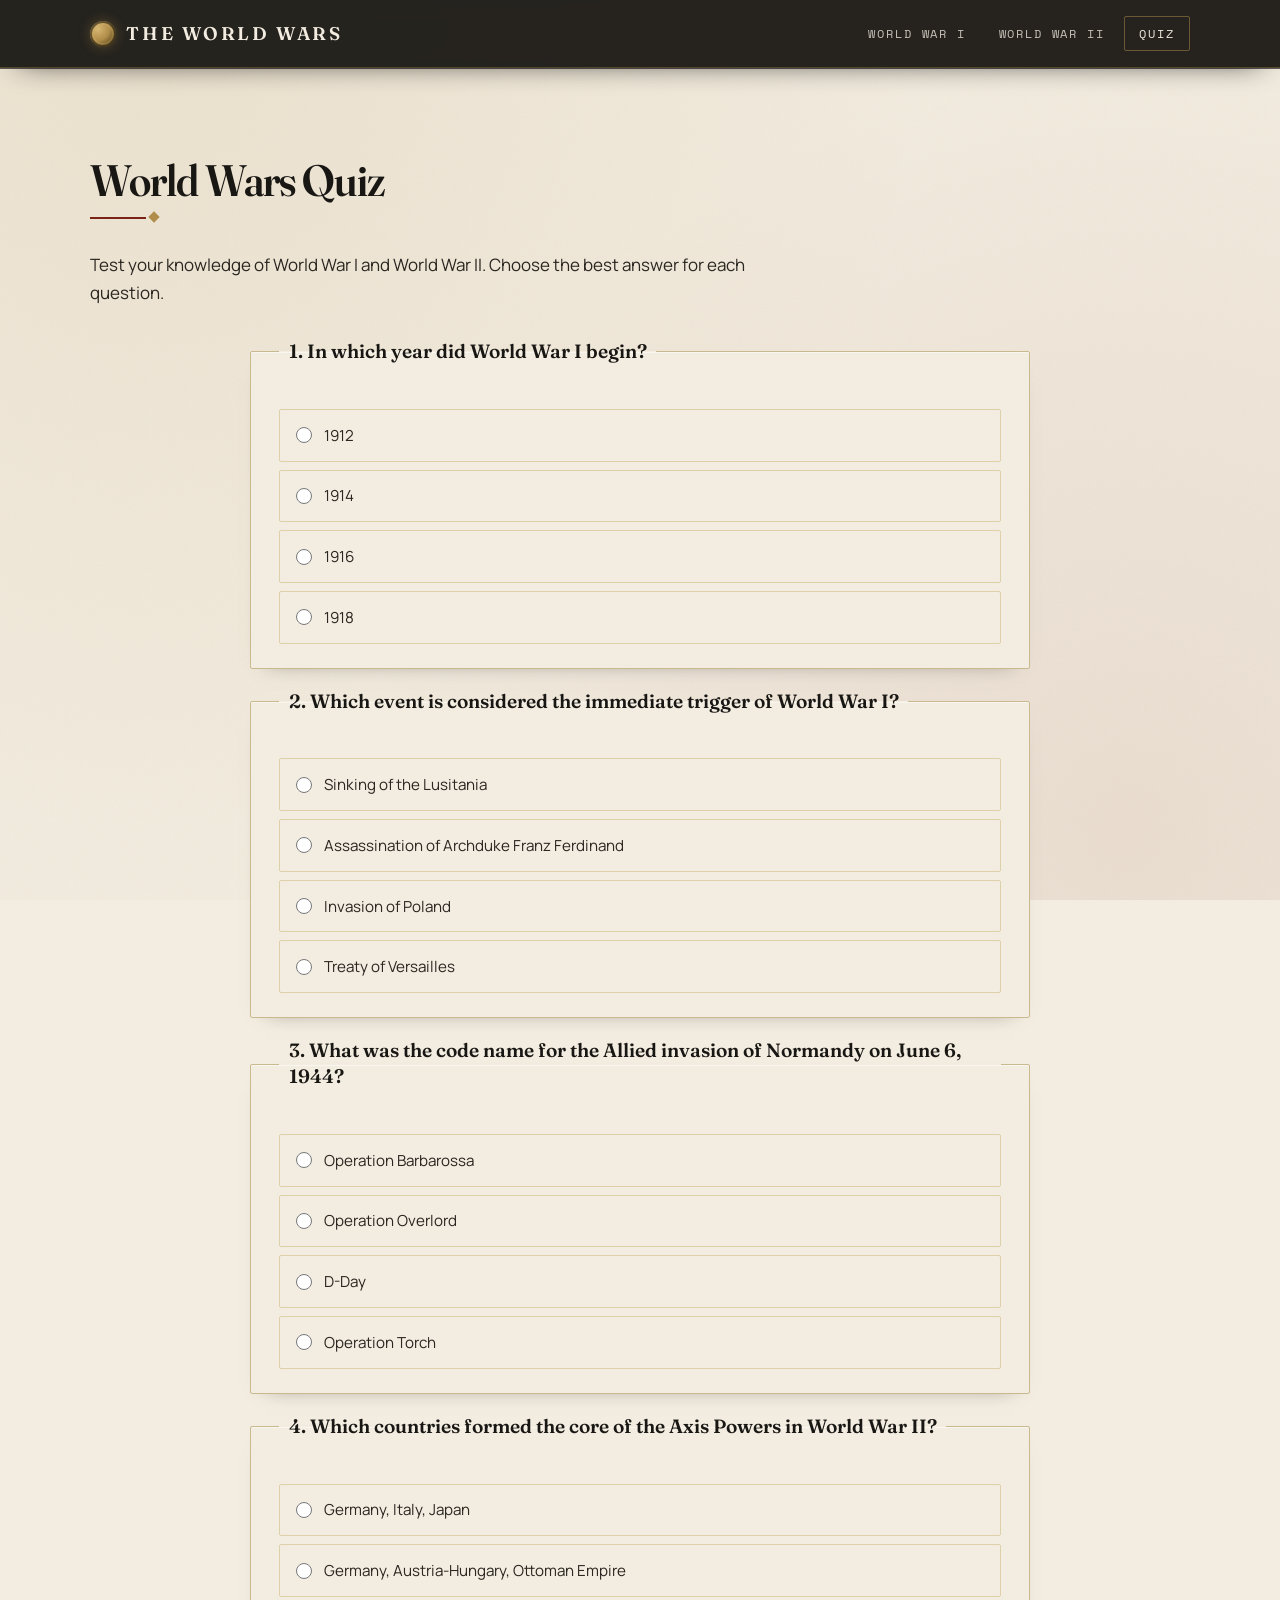
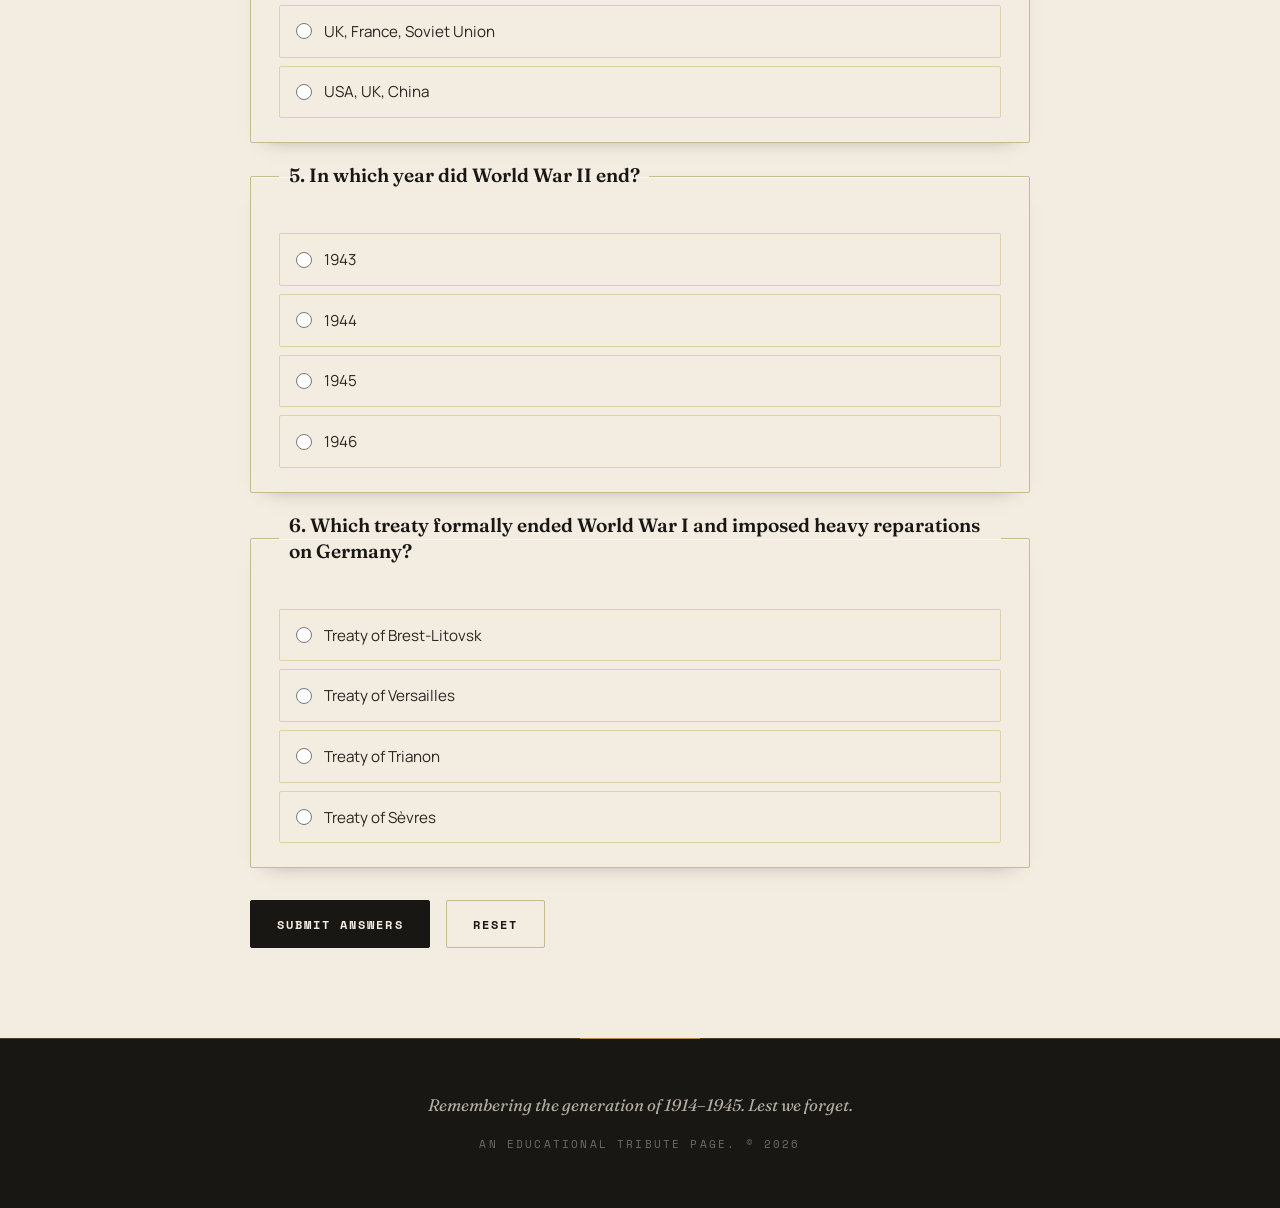
==== commit 8c4a92ec: "feat(sync): Synchronized 4 file(s) across 1 prompt turn(s)" ====
--- a/quiz.html
+++ b/quiz.html
@@ -6,7 +6,7 @@
   <title>World Wars Quiz</title>
   <link rel="preconnect" href="https://fonts.googleapis.com" />
   <link rel="preconnect" href="https://fonts.gstatic.com" crossorigin />
-  <link href="https://fonts.googleapis.com/css2?family=Cormorant+Garamond:ital,wght@0,400;0,500;0,600;0,700;1,400&family=Inter:wght@300;400;500;600;700&family=JetBrains+Mono:wght@400;500&display=swap" rel="stylesheet" />
+  <link href="https://fonts.googleapis.com/css2?family=Fraunces:ital,opsz,wght@0,9..144,400;0,9..144,500;0,9..144,600;0,9..144,700;1,9..144,400;1,9..144,500&family=Manrope:wght@300;400;500;600;700&family=Space+Mono:wght@400;700&display=swap" rel="stylesheet" />
   <link rel="stylesheet" href="./styles.css" />
 </head>
 <body>
--- a/styles.css
+++ b/styles.css
@@ -21,9 +21,9 @@
   --line-soft:  #ded0a8;
 
   /* Type */
-  --font-display: "Cormorant Garamond", "Times New Roman", serif;
-  --font-body:    "Inter", -apple-system, BlinkMacSystemFont, "Segoe UI", sans-serif;
-  --font-mono:    "JetBrains Mono", "Courier New", monospace;
+  --font-display: "Fraunces", "Times New Roman", serif;
+  --font-body:    "Manrope", -apple-system, BlinkMacSystemFont, "Segoe UI", sans-serif;
+  --font-mono:    "Space Mono", "Courier New", monospace;
 
   /* Layout */
   --max-width: 1180px;
@@ -222,10 +222,11 @@
 
 .hero h1 {
   font-family: var(--font-display);
-  font-weight: 500;
+  font-weight: 600;
+  font-variation-settings: "opsz" 144, "SOFT" 30, "WONK" 1;
   font-size: clamp(3rem, 8vw, 6rem);
-  line-height: 0.98;
-  letter-spacing: -0.015em;
+  line-height: 0.95;
+  letter-spacing: -0.025em;
   margin: 0 0 1.5rem;
   color: var(--paper);
   max-width: 15ch;
@@ -308,10 +309,11 @@
 
 h2 {
   font-family: var(--font-display);
-  font-weight: 500;
+  font-weight: 600;
+  font-variation-settings: "opsz" 96, "SOFT" 20;
   font-size: clamp(1.9rem, 3.6vw, 2.75rem);
-  line-height: 1.05;
-  letter-spacing: -0.01em;
+  line-height: 1.02;
+  letter-spacing: -0.02em;
   color: var(--ink);
   margin: 0 0 2rem;
   padding-bottom: 1rem;
@@ -385,9 +387,10 @@
 .card h3 {
   font-family: var(--font-display);
   font-weight: 600;
-  font-size: 1.35rem;
-  line-height: 1.2;
-  letter-spacing: -0.005em;
+  font-variation-settings: "opsz" 48, "SOFT" 20;
+  font-size: 1.4rem;
+  line-height: 1.15;
+  letter-spacing: -0.015em;
   color: var(--ink);
   margin: 0 0 0.75rem;
 }
@@ -526,9 +529,12 @@
   background: var(--paper-warm);
   border-left: 3px solid var(--oxide);
   font-family: var(--font-display);
-  font-size: clamp(1.15rem, 1.8vw, 1.45rem);
+  font-weight: 500;
+  font-variation-settings: "opsz" 48, "SOFT" 50, "WONK" 1;
+  font-size: clamp(1.2rem, 1.9vw, 1.5rem);
   font-style: italic;
-  line-height: 1.5;
+  line-height: 1.45;
+  letter-spacing: -0.01em;
   color: var(--ink);
   max-width: 62ch;
 }
